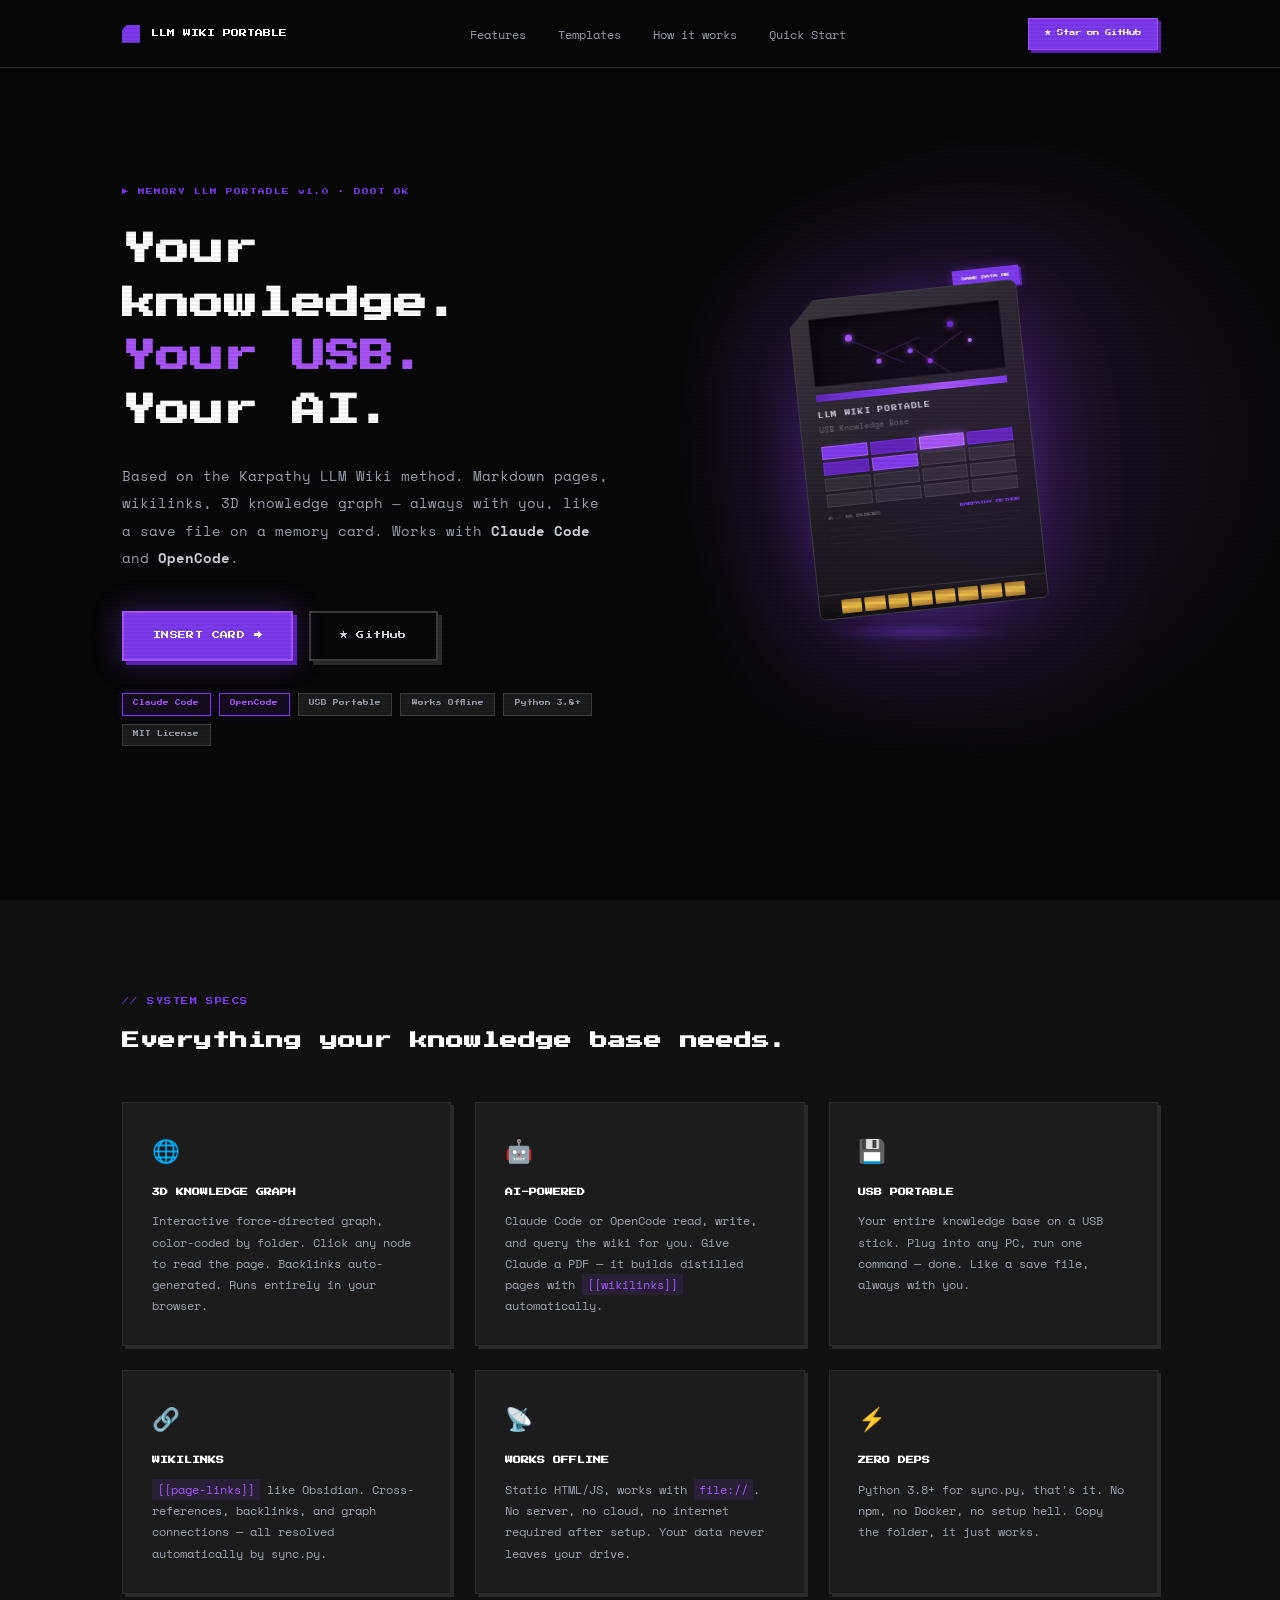
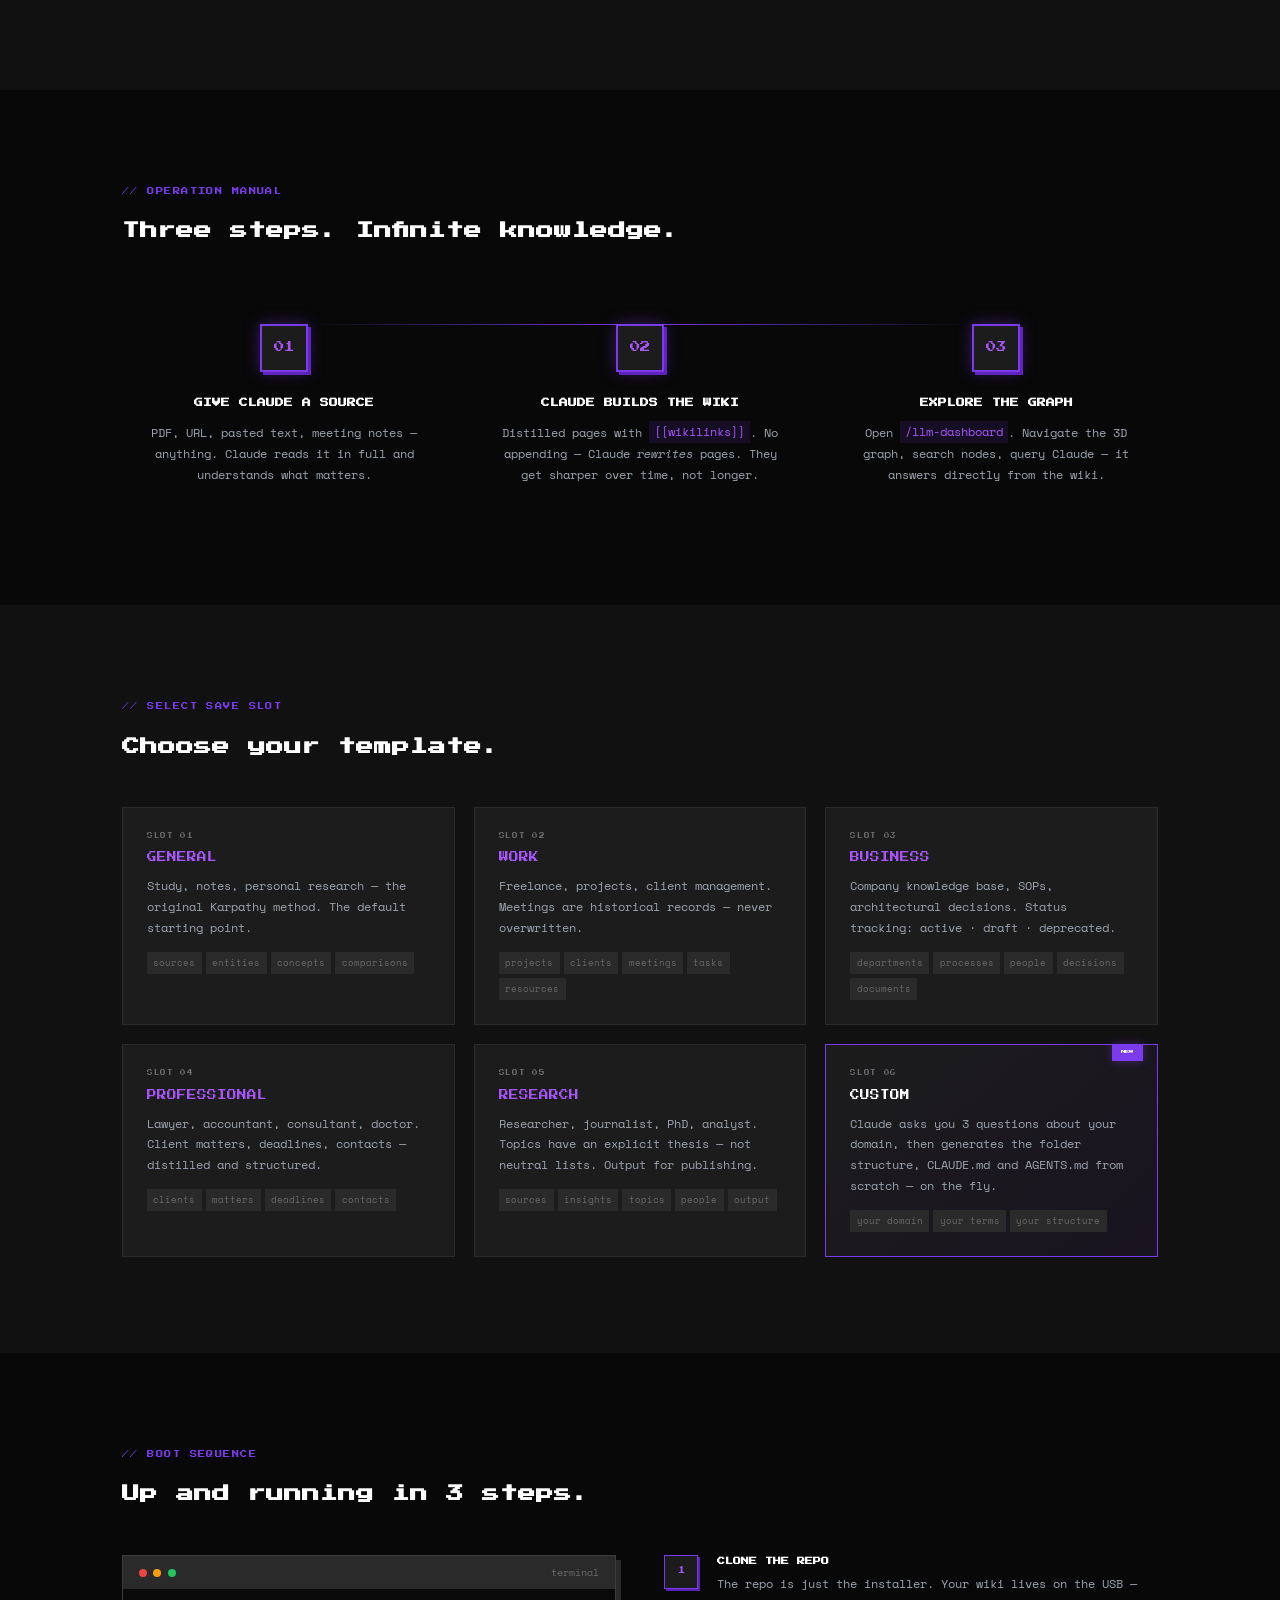
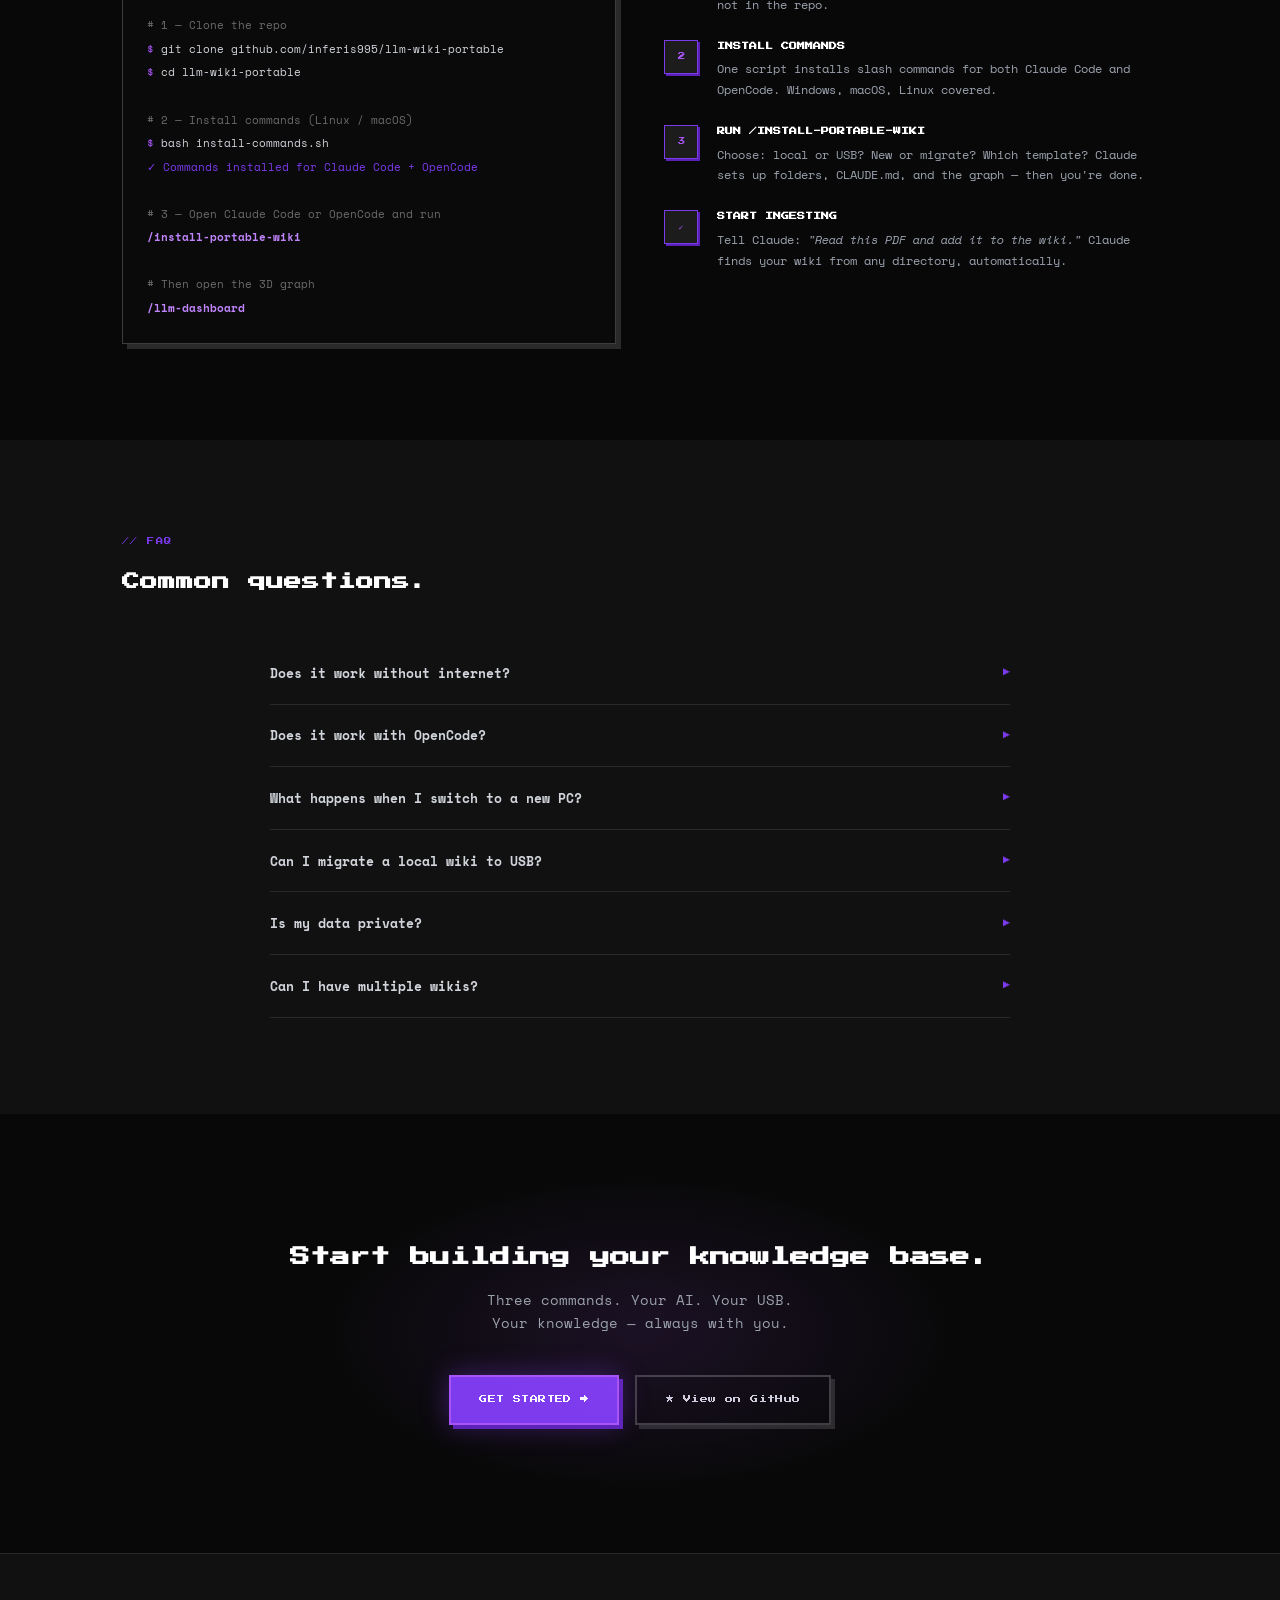
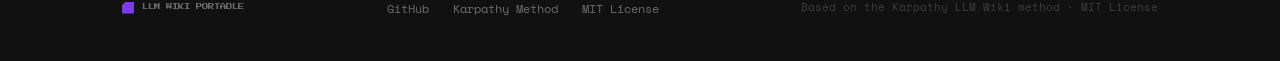
==== landing/index.html @ 79bc95ed "feat: add PS1 memory card landing page + Vercel config Self-contained landing/index.html with: - PS1" ====
<!DOCTYPE html>
<html lang="en">
<head>
  <meta charset="UTF-8" />
  <meta name="viewport" content="width=device-width, initial-scale=1.0" />
  <meta name="description" content="LLM Wiki Portable — Your AI-powered knowledge base on a USB stick. Based on the Karpathy method. Works with Claude Code and OpenCode." />
  <title>LLM Wiki Portable — Memory Card for Your Knowledge</title>
  <link rel="preconnect" href="https://fonts.googleapis.com" />
  <link rel="preconnect" href="https://fonts.gstatic.com" crossorigin />
  <link href="https://fonts.googleapis.com/css2?family=Press+Start+2P&family=Space+Mono:ital,wght@0,400;0,700;1,400&display=swap" rel="stylesheet" />
  <style>
    /* ── Reset & Variables ──────────────────────────────────── */
    *, *::before, *::after { box-sizing: border-box; margin: 0; padding: 0; }

    :root {
      --v:        #7c3aed;
      --v-light:  #a855f7;
      --v-dark:   #5b21b6;
      --v-glow:   rgba(124, 58, 237, 0.4);
      --v-glow2:  rgba(168, 85, 247, 0.12);
      --g-950:    #080808;
      --g-900:    #111111;
      --g-800:    #1c1c1c;
      --g-700:    #2a2a2a;
      --g-600:    #3d3d3d;
      --g-500:    #6b6b6b;
      --g-400:    #9ca3af;
      --g-300:    #d1d5db;
      --white:    #ffffff;
      --px:       'Press Start 2P', monospace;
      --mono:     'Space Mono', monospace;
    }

    html { scroll-behavior: smooth; }

    body {
      font-family: var(--mono);
      background: var(--g-950);
      color: var(--g-300);
      line-height: 1.7;
      overflow-x: hidden;
    }

    /* ── Scanlines overlay ─────────────────────────────────── */
    body::before {
      content: '';
      position: fixed;
      inset: 0;
      background: repeating-linear-gradient(
        0deg,
        transparent,
        transparent 2px,
        rgba(0,0,0,0.06) 2px,
        rgba(0,0,0,0.06) 4px
      );
      pointer-events: none;
      z-index: 9999;
    }

    /* ── Typography ────────────────────────────────────────── */
    h1, h2, h3 { font-family: var(--px); line-height: 1.5; }
    h1 { font-size: clamp(1.1rem, 3vw, 2rem); color: var(--white); }
    h2 { font-size: clamp(0.75rem, 1.8vw, 1.1rem); color: var(--white); }
    h3 { font-size: 0.55rem; color: var(--v-light); }
    p  { font-size: 0.88rem; color: var(--g-400); }
    a  { color: var(--v-light); text-decoration: none; }

    code {
      font-family: var(--mono);
      color: var(--v-light);
      background: rgba(124,58,237,0.12);
      padding: 0.1em 0.4em;
    }

    /* ── Layout ────────────────────────────────────────────── */
    .container { max-width: 1100px; margin: 0 auto; padding: 0 2rem; }
    .section    { padding: 6rem 0; }

    .section-label {
      display: block;
      font-family: var(--px);
      font-size: 0.45rem;
      color: var(--v);
      letter-spacing: 0.2em;
      margin-bottom: 1.2rem;
    }

    /* ── Buttons ───────────────────────────────────────────── */
    .btn {
      display: inline-block;
      font-family: var(--px);
      font-size: 0.5rem;
      padding: 1rem 1.8rem;
      cursor: pointer;
      letter-spacing: 0.05em;
      transition: transform 0.1s, box-shadow 0.1s, background 0.1s;
    }
    .btn-primary {
      background: var(--v);
      color: var(--white);
      border: 2px solid var(--v-light);
      box-shadow: 4px 4px 0 var(--v-dark), 0 0 28px var(--v-glow);
    }
    .btn-primary:hover {
      background: var(--v-light);
      transform: translate(-2px,-2px);
      box-shadow: 6px 6px 0 var(--v-dark), 0 0 40px var(--v-glow);
    }
    .btn-secondary {
      background: transparent;
      color: var(--g-300);
      border: 2px solid var(--g-600);
      box-shadow: 4px 4px 0 var(--g-700);
    }
    .btn-secondary:hover {
      border-color: var(--v-light);
      color: var(--v-light);
      box-shadow: 4px 4px 0 var(--v-dark);
      transform: translate(-2px,-2px);
    }
    .btn-group {
      display: flex;
      gap: 1rem;
      flex-wrap: wrap;
      align-items: center;
    }

    /* ── Navbar ────────────────────────────────────────────── */
    nav {
      position: fixed;
      top: 0; left: 0; right: 0;
      z-index: 200;
      background: rgba(8,8,8,0.92);
      backdrop-filter: blur(16px);
      border-bottom: 1px solid var(--g-700);
      transition: border-color 0.3s;
    }
    .nav-inner {
      display: flex;
      align-items: center;
      justify-content: space-between;
      padding: 1.1rem 2rem;
      max-width: 1100px;
      margin: 0 auto;
    }
    .nav-logo {
      font-family: var(--px);
      font-size: 0.5rem;
      color: var(--white);
      display: flex;
      align-items: center;
      gap: 0.7rem;
    }
    .nav-logo-chip {
      width: 18px;
      height: 18px;
      background: var(--v);
      clip-path: polygon(28% 0%, 100% 0%, 100% 100%, 0% 100%, 0% 28%);
      box-shadow: 0 0 10px var(--v-glow);
    }
    .nav-links {
      display: flex;
      gap: 2rem;
      list-style: none;
    }
    .nav-links a {
      font-size: 0.75rem;
      color: var(--g-400);
      transition: color 0.2s;
    }
    .nav-links a:hover { color: var(--v-light); }
    .nav-cta {
      font-family: var(--px);
      font-size: 0.4rem;
      padding: 0.6rem 1rem;
      background: var(--v);
      color: var(--white);
      border: 1px solid var(--v-light);
      box-shadow: 3px 3px 0 var(--v-dark);
      transition: all 0.1s;
    }
    .nav-cta:hover {
      background: var(--v-light);
      transform: translate(-1px,-1px);
    }

    /* ── Hero ──────────────────────────────────────────────── */
    #hero {
      min-height: 100vh;
      display: flex;
      align-items: center;
      padding: 8rem 0 6rem;
      position: relative;
      overflow: hidden;
    }
    #hero::after {
      content: '';
      position: absolute;
      top: 10%;
      right: -5%;
      width: 700px;
      height: 700px;
      background: radial-gradient(circle, var(--v-glow2) 0%, transparent 65%);
      pointer-events: none;
    }
    .hero-grid {
      display: grid;
      grid-template-columns: 1fr 480px;
      gap: 4rem;
      align-items: center;
    }
    .hero-boot {
      font-family: var(--px);
      font-size: 0.42rem;
      color: var(--v);
      letter-spacing: 0.15em;
      margin-bottom: 1.6rem;
      display: flex;
      align-items: center;
      gap: 0.5rem;
    }
    .hero-boot-cursor { animation: blink 1s step-end infinite; }
    @keyframes blink { 50% { opacity: 0; } }

    #hero h1 {
      font-size: clamp(1.3rem, 3.2vw, 2.1rem);
      line-height: 1.6;
      margin-bottom: 1.5rem;
    }
    #hero h1 .hl { color: var(--v-light); }

    #hero p {
      font-size: 0.9rem;
      line-height: 1.9;
      margin-bottom: 2.5rem;
      max-width: 500px;
    }

    .hero-badges {
      display: flex;
      flex-wrap: wrap;
      gap: 0.5rem;
      margin-top: 2rem;
    }
    .badge {
      font-family: var(--px);
      font-size: 0.35rem;
      padding: 0.35rem 0.65rem;
      border: 1px solid var(--g-600);
      color: var(--g-400);
      background: var(--g-800);
    }
    .badge-v {
      border-color: var(--v);
      color: var(--v-light);
      background: rgba(124,58,237,0.1);
      box-shadow: 0 0 8px rgba(124,58,237,0.2);
    }

    /* ── Memory Card ───────────────────────────────────────── */
    .hero-visual {
      display: flex;
      justify-content: center;
      align-items: center;
      position: relative;
    }
    .card-scene {
      position: relative;
    }
    .card-glow-ring {
      position: absolute;
      inset: -40px;
      background: radial-gradient(ellipse, var(--v-glow) 0%, transparent 65%);
      pointer-events: none;
    }
    .card-wrap {
      position: relative;
      transform: rotate(-6deg);
      transition: transform 0.4s ease;
      filter: drop-shadow(0 20px 60px rgba(124,58,237,0.4));
    }
    .card-wrap:hover { transform: rotate(-2deg) translateY(-6px); }

    .memory-card {
      width: 230px;
      height: 320px;
      background: linear-gradient(160deg, #2e2e2e 0%, #181818 60%, #111 100%);
      border-radius: 8px 8px 6px 6px;
      clip-path: polygon(26px 0%, 100% 0%, 100% 100%, 0% 100%, 0% 26px);
      border: 1px solid #3a3a3a;
      position: relative;
      overflow: hidden;
    }
    .memory-card::before {
      content: '';
      position: absolute;
      inset: 0;
      background: linear-gradient(135deg, rgba(255,255,255,0.04) 0%, transparent 45%);
      pointer-events: none;
    }

    /* window */
    .card-win {
      margin: 18px 18px 0;
      height: 68px;
      background: #060606;
      border: 1px solid #111;
      box-shadow: inset 0 3px 8px rgba(0,0,0,0.9);
      overflow: hidden;
      position: relative;
    }
    .win-nodes { width: 100%; height: 100%; position: relative; }
    .n {
      position: absolute;
      border-radius: 50%;
      background: var(--v-light);
      box-shadow: 0 0 6px var(--v-light);
      animation: nfloat 3s ease-in-out infinite;
    }
    .n1 { width:7px;height:7px;left:18%;top:28%; animation-delay:0s; }
    .n2 { width:5px;height:5px;left:50%;top:58%; animation-delay:.6s; background:#8b5cf6; }
    .n3 { width:6px;height:6px;left:72%;top:22%; animation-delay:1.2s; background:#6d28d9; }
    .n4 { width:5px;height:5px;left:33%;top:68%; animation-delay:1.8s; }
    .n5 { width:4px;height:4px;left:82%;top:52%; animation-delay:2.4s; background:#c084fc; }
    .n6 { width:5px;height:5px;left:60%;top:75%; animation-delay:.9s; background:#9333ea; }
    @keyframes nfloat {
      0%,100% { transform: translateY(0) scale(1); }
      50%      { transform: translateY(-4px) scale(1.1); }
    }
    .edge {
      position: absolute;
      height: 1px;
      background: rgba(168,85,247,0.25);
      transform-origin: left center;
    }

    /* stripe */
    .card-stripe {
      height: 7px;
      background: linear-gradient(90deg, var(--v-dark), var(--v), var(--v-light), var(--v));
      margin: 8px 18px 0;
    }

    /* body */
    .card-body {
      padding: 10px 18px 0;
    }
    .card-brand {
      font-family: var(--px);
      font-size: 0.36rem;
      color: var(--g-300);
      letter-spacing: 0.12em;
      margin-bottom: 2px;
    }
    .card-model {
      font-family: var(--mono);
      font-size: 0.5rem;
      color: var(--g-500);
      margin-bottom: 10px;
    }

    /* blocks grid */
    .blocks {
      display: grid;
      grid-template-columns: repeat(4, 1fr);
      gap: 3px;
      margin-bottom: 8px;
    }
    .bl {
      height: 13px;
      border: 1px solid var(--g-600);
      background: var(--g-700);
    }
    .bl-used { background: var(--v-dark); border-color: #6d28d9; }
    .bl-lit  { background: var(--v); border-color: var(--v-light); box-shadow: 0 0 4px var(--v-glow); }
    .bl-act  {
      background: var(--v-light);
      border-color: #c084fc;
      box-shadow: 0 0 8px rgba(168,85,247,0.7);
      animation: bpulse 2s ease-in-out infinite;
    }
    @keyframes bpulse { 0%,100%{opacity:1} 50%{opacity:0.55} }

    .card-meta {
      display: flex;
      justify-content: space-between;
      font-family: var(--px);
      font-size: 0.28rem;
      color: var(--g-500);
      margin-bottom: 6px;
    }
    .card-meta span:last-child { color: var(--v); }

    /* horizontal grooves */
    .card-groove {
      height: 1px;
      background: rgba(255,255,255,0.04);
      margin: 6px 0;
    }
    .card-groove + .card-groove { margin-top: 4px; }

    /* connector */
    .card-conn {
      position: absolute;
      bottom: 0;
      left: 0; right: 0;
      height: 24px;
      background: linear-gradient(180deg, #161616, #0d0d0d);
      border-top: 1px solid #303030;
      display: flex;
      align-items: center;
      justify-content: center;
      gap: 3px;
      padding: 0 22px;
    }
    .pin {
      flex: 1;
      height: 14px;
      background: linear-gradient(180deg, #a07820, #f5c842, #a07820);
      border-radius: 1px;
    }

    /* floating tag */
    .card-tag {
      position: absolute;
      top: -14px;
      right: -4px;
      font-family: var(--px);
      font-size: 0.28rem;
      padding: 0.35rem 0.6rem;
      background: var(--v);
      color: var(--white);
      box-shadow: 2px 2px 0 var(--v-dark), 0 0 12px var(--v-glow);
    }

    /* USB shadow beneath card */
    .card-shadow {
      width: 180px;
      height: 20px;
      background: radial-gradient(ellipse, rgba(124,58,237,0.3) 0%, transparent 70%);
      margin: 12px auto 0;
    }

    /* ── Features ──────────────────────────────────────────── */
    #features { background: var(--g-900); }
    .features-grid {
      display: grid;
      grid-template-columns: repeat(3, 1fr);
      gap: 1.5rem;
      margin-top: 3rem;
    }
    .feat-card {
      padding: 1.8rem;
      background: var(--g-800);
      border: 1px solid var(--g-700);
      box-shadow: 3px 3px 0 var(--g-700);
      position: relative;
      overflow: hidden;
      transition: all 0.2s;
    }
    .feat-card::after {
      content: '';
      position: absolute;
      top: 0; left: 0; right: 0;
      height: 2px;
      background: linear-gradient(90deg, var(--v-dark), var(--v-light));
      opacity: 0;
      transition: opacity 0.2s;
    }
    .feat-card:hover {
      border-color: var(--v);
      box-shadow: 4px 4px 0 var(--v-dark), 0 0 24px var(--v-glow2);
      transform: translate(-2px,-2px);
    }
    .feat-card:hover::after { opacity: 1; }
    .feat-icon { font-size: 1.4rem; display: block; margin-bottom: 1rem; }
    .feat-card h3 { font-size: 0.5rem; margin-bottom: 0.8rem; color: var(--white); }
    .feat-card p  { font-size: 0.78rem; }

    /* ── How it works ──────────────────────────────────────── */
    #howitworks { background: var(--g-950); }
    .steps {
      display: grid;
      grid-template-columns: repeat(3, 1fr);
      gap: 2rem;
      margin-top: 3.5rem;
      position: relative;
    }
    .steps::before {
      content: '';
      position: absolute;
      top: 24px;
      left: 18%;
      right: 18%;
      height: 1px;
      background: linear-gradient(90deg, transparent, var(--v), transparent);
    }
    .step { text-align: center; padding: 1.5rem; }
    .step-num {
      width: 48px;
      height: 48px;
      margin: 0 auto 1.5rem;
      background: var(--g-800);
      border: 2px solid var(--v);
      box-shadow: 0 0 16px var(--v-glow), 3px 3px 0 var(--v-dark);
      display: flex;
      align-items: center;
      justify-content: center;
      font-family: var(--px);
      font-size: 0.65rem;
      color: var(--v-light);
    }
    .step h3 { font-size: 0.55rem; color: var(--white); margin-bottom: 0.8rem; }
    .step p  { font-size: 0.78rem; }

    /* ── Templates ─────────────────────────────────────────── */
    #templates { background: var(--g-900); }
    .tmpl-grid {
      display: grid;
      grid-template-columns: repeat(3, 1fr);
      gap: 1.2rem;
      margin-top: 3rem;
    }
    .tmpl-slot {
      background: var(--g-800);
      border: 1px solid var(--g-700);
      padding: 1.5rem;
      position: relative;
      transition: all 0.2s;
    }
    .tmpl-slot:hover {
      border-color: var(--v);
      box-shadow: 4px 4px 0 var(--v-dark), 0 0 20px var(--v-glow2);
      transform: translate(-2px,-2px);
    }
    .tmpl-slotlabel {
      font-family: var(--px);
      font-size: 0.35rem;
      color: var(--g-500);
      letter-spacing: 0.12em;
      margin-bottom: 0.5rem;
    }
    .tmpl-name {
      font-family: var(--px);
      font-size: 0.6rem;
      color: var(--v-light);
      margin-bottom: 0.6rem;
    }
    .tmpl-desc { font-size: 0.76rem; color: var(--g-400); margin-bottom: 0.9rem; }
    .tmpl-folders { display: flex; flex-wrap: wrap; gap: 0.25rem; }
    .tmpl-folders span {
      font-family: var(--mono);
      font-size: 0.58rem;
      color: var(--g-500);
      background: var(--g-700);
      padding: 0.2rem 0.4rem;
    }
    .tmpl-slot.custom-slot {
      border-color: var(--v);
      background: linear-gradient(140deg, var(--g-800), rgba(124,58,237,0.07));
    }
    .tmpl-slot.custom-slot .tmpl-name { color: var(--white); }
    .custom-new {
      position: absolute;
      top: -1px;
      right: 14px;
      font-family: var(--px);
      font-size: 0.28rem;
      background: var(--v);
      color: var(--white);
      padding: 0.3rem 0.6rem;
      box-shadow: 0 0 10px var(--v-glow);
    }

    /* ── Quick Start ───────────────────────────────────────── */
    #quickstart { background: var(--g-950); }
    .qs-grid {
      display: grid;
      grid-template-columns: 1fr 1fr;
      gap: 3rem;
      margin-top: 3rem;
      align-items: start;
    }
    .terminal {
      background: #0a0a0a;
      border: 1px solid var(--g-600);
      box-shadow: 5px 5px 0 var(--g-700);
    }
    .term-bar {
      background: var(--g-700);
      padding: 0.55rem 1rem;
      display: flex;
      align-items: center;
      gap: 0.4rem;
    }
    .dot { width: 8px; height: 8px; border-radius: 50%; }
    .d-r { background: #ef4444; } .d-y { background: #f59e0b; } .d-g { background: #22c55e; }
    .term-title {
      font-family: var(--mono);
      font-size: 0.6rem;
      color: var(--g-500);
      margin-left: auto;
    }
    .term-body { padding: 1.5rem; }
    .term-body pre {
      font-family: var(--mono);
      font-size: 0.7rem;
      line-height: 2.1;
      white-space: pre;
    }
    .c-comment { color: var(--g-500); }
    .c-prompt   { color: var(--v-light); }
    .c-cmd      { color: var(--g-300); }
    .c-out      { color: var(--v); }
    .c-slash    { color: #c084fc; font-weight: bold; }

    .qs-steps { display: flex; flex-direction: column; gap: 1.6rem; }
    .qs-step  { display: flex; gap: 1.2rem; align-items: flex-start; }
    .qs-num {
      width: 34px; height: 34px;
      flex-shrink: 0;
      background: var(--g-800);
      border: 1px solid var(--v);
      box-shadow: 2px 2px 0 var(--v-dark);
      display: flex;
      align-items: center;
      justify-content: center;
      font-family: var(--px);
      font-size: 0.45rem;
      color: var(--v-light);
    }
    .qs-content h3 { font-size: 0.5rem; color: var(--white); margin-bottom: 0.4rem; }
    .qs-content p  { font-size: 0.76rem; }

    /* ── FAQ ───────────────────────────────────────────────── */
    #faq { background: var(--g-900); }
    .faq-list {
      max-width: 740px;
      margin: 3rem auto 0;
    }
    .faq-item { border-bottom: 1px solid var(--g-700); }
    .faq-btn {
      width: 100%;
      background: none;
      border: none;
      cursor: pointer;
      color: var(--g-300);
      font-family: var(--mono);
      font-size: 0.84rem;
      font-weight: 700;
      text-align: left;
      padding: 1.3rem 0;
      display: flex;
      justify-content: space-between;
      align-items: center;
      gap: 1rem;
      transition: color 0.2s;
    }
    .faq-btn:hover { color: var(--v-light); }
    .faq-icon {
      font-family: var(--px);
      font-size: 0.45rem;
      color: var(--v);
      flex-shrink: 0;
      transition: transform 0.25s;
    }
    .faq-item.open .faq-icon { transform: rotate(90deg); }
    .faq-ans {
      overflow: hidden;
      max-height: 0;
      transition: max-height 0.3s ease;
    }
    .faq-ans.open { max-height: 160px; }
    .faq-ans p {
      font-size: 0.8rem;
      line-height: 1.85;
      padding-bottom: 1.3rem;
    }

    /* ── Final CTA ─────────────────────────────────────────── */
    #cta {
      background: var(--g-950);
      padding: 8rem 0;
      text-align: center;
      position: relative;
      overflow: hidden;
    }
    #cta::before {
      content: '';
      position: absolute;
      top: 50%; left: 50%;
      transform: translate(-50%,-50%);
      width: 700px;
      height: 350px;
      background: radial-gradient(ellipse, var(--v-glow2) 0%, transparent 65%);
    }
    #cta h2 {
      font-size: clamp(0.85rem, 2vw, 1.25rem);
      margin-bottom: 1rem;
      position: relative;
    }
    #cta p    { margin-bottom: 2.5rem; position: relative; }
    #cta .btn-group { justify-content: center; }

    /* ── Footer ────────────────────────────────────────────── */
    footer {
      background: var(--g-900);
      border-top: 1px solid var(--g-700);
      padding: 2.5rem 0;
    }
    .foot-inner {
      display: flex;
      align-items: center;
      justify-content: space-between;
      flex-wrap: wrap;
      gap: 1rem;
    }
    .foot-logo {
      font-family: var(--px);
      font-size: 0.4rem;
      color: var(--g-500);
      display: flex;
      align-items: center;
      gap: 0.5rem;
    }
    .foot-logo-chip {
      width: 12px; height: 12px;
      background: var(--v);
      clip-path: polygon(30% 0%,100% 0%,100% 100%,0% 100%,0% 30%);
    }
    .foot-links {
      display: flex;
      gap: 1.5rem;
      list-style: none;
    }
    .foot-links a {
      font-size: 0.72rem;
      color: var(--g-500);
      transition: color 0.2s;
    }
    .foot-links a:hover { color: var(--v-light); }
    .foot-copy { font-size: 0.68rem; color: var(--g-600); }

    /* ── Scroll animations ─────────────────────────────────── */
    .reveal {
      opacity: 0;
      transform: translateY(22px);
      transition: opacity 0.55s ease, transform 0.55s ease;
    }
    .reveal.visible {
      opacity: 1;
      transform: translateY(0);
    }

    /* ── Responsive ────────────────────────────────────────── */
    @media (max-width: 900px) {
      .hero-grid { grid-template-columns: 1fr; }
      .hero-visual { display: none; }
      .features-grid { grid-template-columns: 1fr 1fr; }
      .steps { grid-template-columns: 1fr; }
      .steps::before { display: none; }
      .tmpl-grid { grid-template-columns: 1fr 1fr; }
      .qs-grid { grid-template-columns: 1fr; }
      .nav-links { display: none; }
    }
    @media (max-width: 560px) {
      .features-grid { grid-template-columns: 1fr; }
      .tmpl-grid { grid-template-columns: 1fr; }
      .foot-inner { flex-direction: column; text-align: center; }
    }
  </style>
</head>
<body>

<!-- ── NAVBAR ──────────────────────────────────────────────── -->
<nav id="nav">
  <div class="nav-inner">
    <a href="#" class="nav-logo">
      <div class="nav-logo-chip"></div>
      LLM WIKI PORTABLE
    </a>
    <ul class="nav-links">
      <li><a href="#features">Features</a></li>
      <li><a href="#templates">Templates</a></li>
      <li><a href="#howitworks">How it works</a></li>
      <li><a href="#quickstart">Quick Start</a></li>
    </ul>
    <a href="https://github.com/inferis995/llm-wiki-portable" class="nav-cta">★ Star on GitHub</a>
  </div>
</nav>

<!-- ── HERO ────────────────────────────────────────────────── -->
<section id="hero">
  <div class="container">
    <div class="hero-grid">

      <div class="hero-content">
        <div class="hero-boot">
          <span class="hero-boot-cursor">▶</span>
          MEMORY LLM PORTABLE v1.0 · BOOT OK
        </div>
        <h1>Your knowledge.<br><span class="hl">Your USB.</span><br>Your AI.</h1>
        <p>
          Based on the Karpathy LLM Wiki method. Markdown pages, wikilinks, 3D knowledge graph —
          always with you, like a save file on a memory card.
          Works with <strong style="color:var(--g-300)">Claude Code</strong> and <strong style="color:var(--g-300)">OpenCode</strong>.
        </p>
        <div class="btn-group">
          <a href="#quickstart" class="btn btn-primary">INSERT CARD →</a>
          <a href="https://github.com/inferis995/llm-wiki-portable" class="btn btn-secondary">★ GitHub</a>
        </div>
        <div class="hero-badges">
          <span class="badge badge-v">Claude Code</span>
          <span class="badge badge-v">OpenCode</span>
          <span class="badge">USB Portable</span>
          <span class="badge">Works Offline</span>
          <span class="badge">Python 3.8+</span>
          <span class="badge">MIT License</span>
        </div>
      </div>

      <div class="hero-visual">
        <div class="card-scene">
          <div class="card-glow-ring"></div>
          <div class="card-wrap">
            <div class="card-tag">SAVE DATA OK</div>
            <div class="memory-card">

              <!-- LCD window with graph nodes -->
              <div class="card-win">
                <div class="win-nodes">
                  <div class="n n1"></div>
                  <div class="n n2"></div>
                  <div class="n n3"></div>
                  <div class="n n4"></div>
                  <div class="n n5"></div>
                  <div class="n n6"></div>
                  <div class="edge" style="width:64px;left:18%;top:32%;transform:rotate(28deg)"></div>
                  <div class="edge" style="width:48px;left:33%;top:64%;transform:rotate(-18deg)"></div>
                  <div class="edge" style="width:52px;left:50%;top:52%;transform:rotate(38deg)"></div>
                  <div class="edge" style="width:38px;left:62%;top:68%;transform:rotate(-30deg)"></div>
                </div>
              </div>

              <!-- Color stripe -->
              <div class="card-stripe"></div>

              <!-- Body -->
              <div class="card-body">
                <div class="card-brand">LLM WIKI PORTABLE</div>
                <div class="card-model">USB Knowledge Base</div>

                <!-- Memory blocks -->
                <div class="blocks">
                  <div class="bl bl-lit"></div>
                  <div class="bl bl-used"></div>
                  <div class="bl bl-act"></div>
                  <div class="bl bl-used"></div>

                  <div class="bl bl-used"></div>
                  <div class="bl bl-lit"></div>
                  <div class="bl"></div>
                  <div class="bl"></div>

                  <div class="bl"></div>
                  <div class="bl"></div>
                  <div class="bl"></div>
                  <div class="bl"></div>

                  <div class="bl"></div>
                  <div class="bl"></div>
                  <div class="bl"></div>
                  <div class="bl"></div>
                </div>

                <div class="card-meta">
                  <span>6 / 16 BLOCKS</span>
                  <span>KARPATHY METHOD</span>
                </div>
                <div class="card-groove"></div>
                <div class="card-groove"></div>
                <div class="card-groove"></div>
              </div>

              <!-- Gold connector pins -->
              <div class="card-conn">
                <div class="pin"></div><div class="pin"></div>
                <div class="pin"></div><div class="pin"></div>
                <div class="pin"></div><div class="pin"></div>
                <div class="pin"></div><div class="pin"></div>
              </div>
            </div>
          </div>
          <div class="card-shadow"></div>
        </div>
      </div>

    </div>
  </div>
</section>

<!-- ── FEATURES ─────────────────────────────────────────────── -->
<section id="features" class="section">
  <div class="container">
    <span class="section-label">// SYSTEM SPECS</span>
    <h2>Everything your knowledge base needs.</h2>
    <div class="features-grid">

      <div class="feat-card reveal">
        <span class="feat-icon">🌐</span>
        <h3>3D KNOWLEDGE GRAPH</h3>
        <p>Interactive force-directed graph, color-coded by folder. Click any node to read the page. Backlinks auto-generated. Runs entirely in your browser.</p>
      </div>

      <div class="feat-card reveal">
        <span class="feat-icon">🤖</span>
        <h3>AI-POWERED</h3>
        <p>Claude Code or OpenCode read, write, and query the wiki for you. Give Claude a PDF — it builds distilled pages with <code>[[wikilinks]]</code> automatically.</p>
      </div>

      <div class="feat-card reveal">
        <span class="feat-icon">💾</span>
        <h3>USB PORTABLE</h3>
        <p>Your entire knowledge base on a USB stick. Plug into any PC, run one command — done. Like a save file, always with you.</p>
      </div>

      <div class="feat-card reveal">
        <span class="feat-icon">🔗</span>
        <h3>WIKILINKS</h3>
        <p><code>[[page-links]]</code> like Obsidian. Cross-references, backlinks, and graph connections — all resolved automatically by sync.py.</p>
      </div>

      <div class="feat-card reveal">
        <span class="feat-icon">📡</span>
        <h3>WORKS OFFLINE</h3>
        <p>Static HTML/JS, works with <code>file://</code>. No server, no cloud, no internet required after setup. Your data never leaves your drive.</p>
      </div>

      <div class="feat-card reveal">
        <span class="feat-icon">⚡</span>
        <h3>ZERO DEPS</h3>
        <p>Python 3.8+ for sync.py, that's it. No npm, no Docker, no setup hell. Copy the folder, it just works.</p>
      </div>

    </div>
  </div>
</section>

<!-- ── HOW IT WORKS ──────────────────────────────────────────── -->
<section id="howitworks" class="section">
  <div class="container">
    <span class="section-label">// OPERATION MANUAL</span>
    <h2>Three steps. Infinite knowledge.</h2>
    <div class="steps">

      <div class="step reveal">
        <div class="step-num">01</div>
        <h3>GIVE CLAUDE A SOURCE</h3>
        <p>PDF, URL, pasted text, meeting notes — anything. Claude reads it in full and understands what matters.</p>
      </div>

      <div class="step reveal">
        <div class="step-num">02</div>
        <h3>CLAUDE BUILDS THE WIKI</h3>
        <p>Distilled pages with <code>[[wikilinks]]</code>. No appending — Claude <em>rewrites</em> pages. They get sharper over time, not longer.</p>
      </div>

      <div class="step reveal">
        <div class="step-num">03</div>
        <h3>EXPLORE THE GRAPH</h3>
        <p>Open <code>/llm-dashboard</code>. Navigate the 3D graph, search nodes, query Claude — it answers directly from the wiki.</p>
      </div>

    </div>
  </div>
</section>

<!-- ── TEMPLATES ─────────────────────────────────────────────── -->
<section id="templates" class="section">
  <div class="container">
    <span class="section-label">// SELECT SAVE SLOT</span>
    <h2>Choose your template.</h2>
    <div class="tmpl-grid">

      <div class="tmpl-slot reveal">
        <div class="tmpl-slotlabel">SLOT 01</div>
        <div class="tmpl-name">GENERAL</div>
        <div class="tmpl-desc">Study, notes, personal research — the original Karpathy method. The default starting point.</div>
        <div class="tmpl-folders">
          <span>sources</span><span>entities</span><span>concepts</span><span>comparisons</span>
        </div>
      </div>

      <div class="tmpl-slot reveal">
        <div class="tmpl-slotlabel">SLOT 02</div>
        <div class="tmpl-name">WORK</div>
        <div class="tmpl-desc">Freelance, projects, client management. Meetings are historical records — never overwritten.</div>
        <div class="tmpl-folders">
          <span>projects</span><span>clients</span><span>meetings</span><span>tasks</span><span>resources</span>
        </div>
      </div>

      <div class="tmpl-slot reveal">
        <div class="tmpl-slotlabel">SLOT 03</div>
        <div class="tmpl-name">BUSINESS</div>
        <div class="tmpl-desc">Company knowledge base, SOPs, architectural decisions. Status tracking: active · draft · deprecated.</div>
        <div class="tmpl-folders">
          <span>departments</span><span>processes</span><span>people</span><span>decisions</span><span>documents</span>
        </div>
      </div>

      <div class="tmpl-slot reveal">
        <div class="tmpl-slotlabel">SLOT 04</div>
        <div class="tmpl-name">PROFESSIONAL</div>
        <div class="tmpl-desc">Lawyer, accountant, consultant, doctor. Client matters, deadlines, contacts — distilled and structured.</div>
        <div class="tmpl-folders">
          <span>clients</span><span>matters</span><span>deadlines</span><span>contacts</span>
        </div>
      </div>

      <div class="tmpl-slot reveal">
        <div class="tmpl-slotlabel">SLOT 05</div>
        <div class="tmpl-name">RESEARCH</div>
        <div class="tmpl-desc">Researcher, journalist, PhD, analyst. Topics have an explicit thesis — not neutral lists. Output for publishing.</div>
        <div class="tmpl-folders">
          <span>sources</span><span>insights</span><span>topics</span><span>people</span><span>output</span>
        </div>
      </div>

      <div class="tmpl-slot custom-slot reveal">
        <div class="custom-new">NEW</div>
        <div class="tmpl-slotlabel">SLOT 06</div>
        <div class="tmpl-name">CUSTOM</div>
        <div class="tmpl-desc">Claude asks you 3 questions about your domain, then generates the folder structure, CLAUDE.md and AGENTS.md from scratch — on the fly.</div>
        <div class="tmpl-folders">
          <span>your domain</span><span>your terms</span><span>your structure</span>
        </div>
      </div>

    </div>
  </div>
</section>

<!-- ── QUICK START ───────────────────────────────────────────── -->
<section id="quickstart" class="section">
  <div class="container">
    <span class="section-label">// BOOT SEQUENCE</span>
    <h2>Up and running in 3 steps.</h2>
    <div class="qs-grid">

      <div class="terminal reveal">
        <div class="term-bar">
          <div class="dot d-r"></div>
          <div class="dot d-y"></div>
          <div class="dot d-g"></div>
          <span class="term-title">terminal</span>
        </div>
        <div class="term-body">
          <pre><span class="c-comment"># 1 — Clone the repo</span>
<span class="c-prompt">$</span> <span class="c-cmd">git clone github.com/inferis995/llm-wiki-portable</span>
<span class="c-prompt">$</span> <span class="c-cmd">cd llm-wiki-portable</span>

<span class="c-comment"># 2 — Install commands (Linux / macOS)</span>
<span class="c-prompt">$</span> <span class="c-cmd">bash install-commands.sh</span>
<span class="c-out">✓ Commands installed for Claude Code + OpenCode</span>

<span class="c-comment"># 3 — Open Claude Code or OpenCode and run</span>
<span class="c-slash">/install-portable-wiki</span>

<span class="c-comment"># Then open the 3D graph</span>
<span class="c-slash">/llm-dashboard</span></pre>
        </div>
      </div>

      <div class="qs-steps">
        <div class="qs-step reveal">
          <div class="qs-num">1</div>
          <div class="qs-content">
            <h3>CLONE THE REPO</h3>
            <p>The repo is just the installer. Your wiki lives on the USB — not in the repo.</p>
          </div>
        </div>
        <div class="qs-step reveal">
          <div class="qs-num">2</div>
          <div class="qs-content">
            <h3>INSTALL COMMANDS</h3>
            <p>One script installs slash commands for both Claude Code and OpenCode. Windows, macOS, Linux covered.</p>
          </div>
        </div>
        <div class="qs-step reveal">
          <div class="qs-num">3</div>
          <div class="qs-content">
            <h3>RUN /INSTALL-PORTABLE-WIKI</h3>
            <p>Choose: local or USB? New or migrate? Which template? Claude sets up folders, CLAUDE.md, and the graph — then you're done.</p>
          </div>
        </div>
        <div class="qs-step reveal">
          <div class="qs-num">✓</div>
          <div class="qs-content">
            <h3>START INGESTING</h3>
            <p>Tell Claude: <em>"Read this PDF and add it to the wiki."</em> Claude finds your wiki from any directory, automatically.</p>
          </div>
        </div>
      </div>

    </div>
  </div>
</section>

<!-- ── FAQ ──────────────────────────────────────────────────── -->
<section id="faq" class="section">
  <div class="container">
    <span class="section-label">// FAQ</span>
    <h2>Common questions.</h2>
    <div class="faq-list">

      <div class="faq-item">
        <button class="faq-btn">
          Does it work without internet?
          <span class="faq-icon">▶</span>
        </button>
        <div class="faq-ans">
          <p>Yes. The web UI is static HTML/JS and works with <code>file://</code>. Claude reads your markdown files directly — no server, no vector database, no external API calls for the wiki itself.</p>
        </div>
      </div>

      <div class="faq-item">
        <button class="faq-btn">
          Does it work with OpenCode?
          <span class="faq-icon">▶</span>
        </button>
        <div class="faq-ans">
          <p>Yes. The install command configures both Claude Code (<code>~/.claude/CLAUDE.md</code>) and OpenCode (<code>~/.config/opencode/agents/wiki.md</code>) automatically. Use whichever you prefer.</p>
        </div>
      </div>

      <div class="faq-item">
        <button class="faq-btn">
          What happens when I switch to a new PC?
          <span class="faq-icon">▶</span>
        </button>
        <div class="faq-ans">
          <p>Plug in the USB, open Claude Code, run <code>/install-portable-wiki</code> and choose "Nuovo PC". Claude detects the existing wiki and only configures the local system. Your data stays on the USB, untouched.</p>
        </div>
      </div>

      <div class="faq-item">
        <button class="faq-btn">
          Can I migrate a local wiki to USB?
          <span class="faq-icon">▶</span>
        </button>
        <div class="faq-ans">
          <p>Yes. Choose "Da locale a USB" during install. Claude copies your <code>wiki/</code> and <code>raw/</code> folders to the USB, then regenerates <code>CLAUDE.md</code> with the new path automatically.</p>
        </div>
      </div>

      <div class="faq-item">
        <button class="faq-btn">
          Is my data private?
          <span class="faq-icon">▶</span>
        </button>
        <div class="faq-ans">
          <p>Your wiki files are local markdown on your machine or USB. The only external calls are Claude's normal AI API calls when you interact with it — nothing else is sent anywhere.</p>
        </div>
      </div>

      <div class="faq-item">
        <button class="faq-btn">
          Can I have multiple wikis?
          <span class="faq-icon">▶</span>
        </button>
        <div class="faq-ans">
          <p>Yes. Run <code>/install-portable-wiki</code> again pointing to a different path. Each wiki gets its own CLAUDE.md — switch between them by updating the global config.</p>
        </div>
      </div>

    </div>
  </div>
</section>

<!-- ── FINAL CTA ─────────────────────────────────────────────── -->
<section id="cta">
  <div class="container">
    <h2>Start building your knowledge base.</h2>
    <p>Three commands. Your AI. Your USB.<br>Your knowledge — always with you.</p>
    <div class="btn-group">
      <a href="#quickstart" class="btn btn-primary">GET STARTED →</a>
      <a href="https://github.com/inferis995/llm-wiki-portable" class="btn btn-secondary">★ View on GitHub</a>
    </div>
  </div>
</section>

<!-- ── FOOTER ────────────────────────────────────────────────── -->
<footer>
  <div class="container">
    <div class="foot-inner">
      <div class="foot-logo">
        <div class="foot-logo-chip"></div>
        LLM WIKI PORTABLE
      </div>
      <ul class="foot-links">
        <li><a href="https://github.com/inferis995/llm-wiki-portable">GitHub</a></li>
        <li><a href="https://gist.github.com/karpathy/442a6bf555914893e9891c11519de94f">Karpathy Method</a></li>
        <li><a href="https://github.com/inferis995/llm-wiki-portable/blob/master/LICENSE">MIT License</a></li>
      </ul>
      <div class="foot-copy">Based on the Karpathy LLM Wiki method · MIT License</div>
    </div>
  </div>
</footer>

<script>
  // FAQ accordion
  document.querySelectorAll('.faq-btn').forEach(btn => {
    btn.addEventListener('click', () => {
      const item = btn.closest('.faq-item');
      const ans  = item.querySelector('.faq-ans');
      const open = item.classList.contains('open');
      document.querySelectorAll('.faq-item.open').forEach(i => {
        i.classList.remove('open');
        i.querySelector('.faq-ans').classList.remove('open');
      });
      if (!open) {
        item.classList.add('open');
        ans.classList.add('open');
      }
    });
  });

  // Scroll reveal
  const io = new IntersectionObserver(entries => {
    entries.forEach(e => { if (e.isIntersecting) e.target.classList.add('visible'); });
  }, { threshold: 0.08 });
  document.querySelectorAll('.reveal').forEach(el => io.observe(el));

  // Navbar border accent on scroll
  const nav = document.getElementById('nav');
  window.addEventListener('scroll', () => {
    nav.style.borderBottomColor = scrollY > 60 ? 'var(--v-dark)' : 'var(--g-700)';
  }, { passive: true });
</script>

</body>
</html>
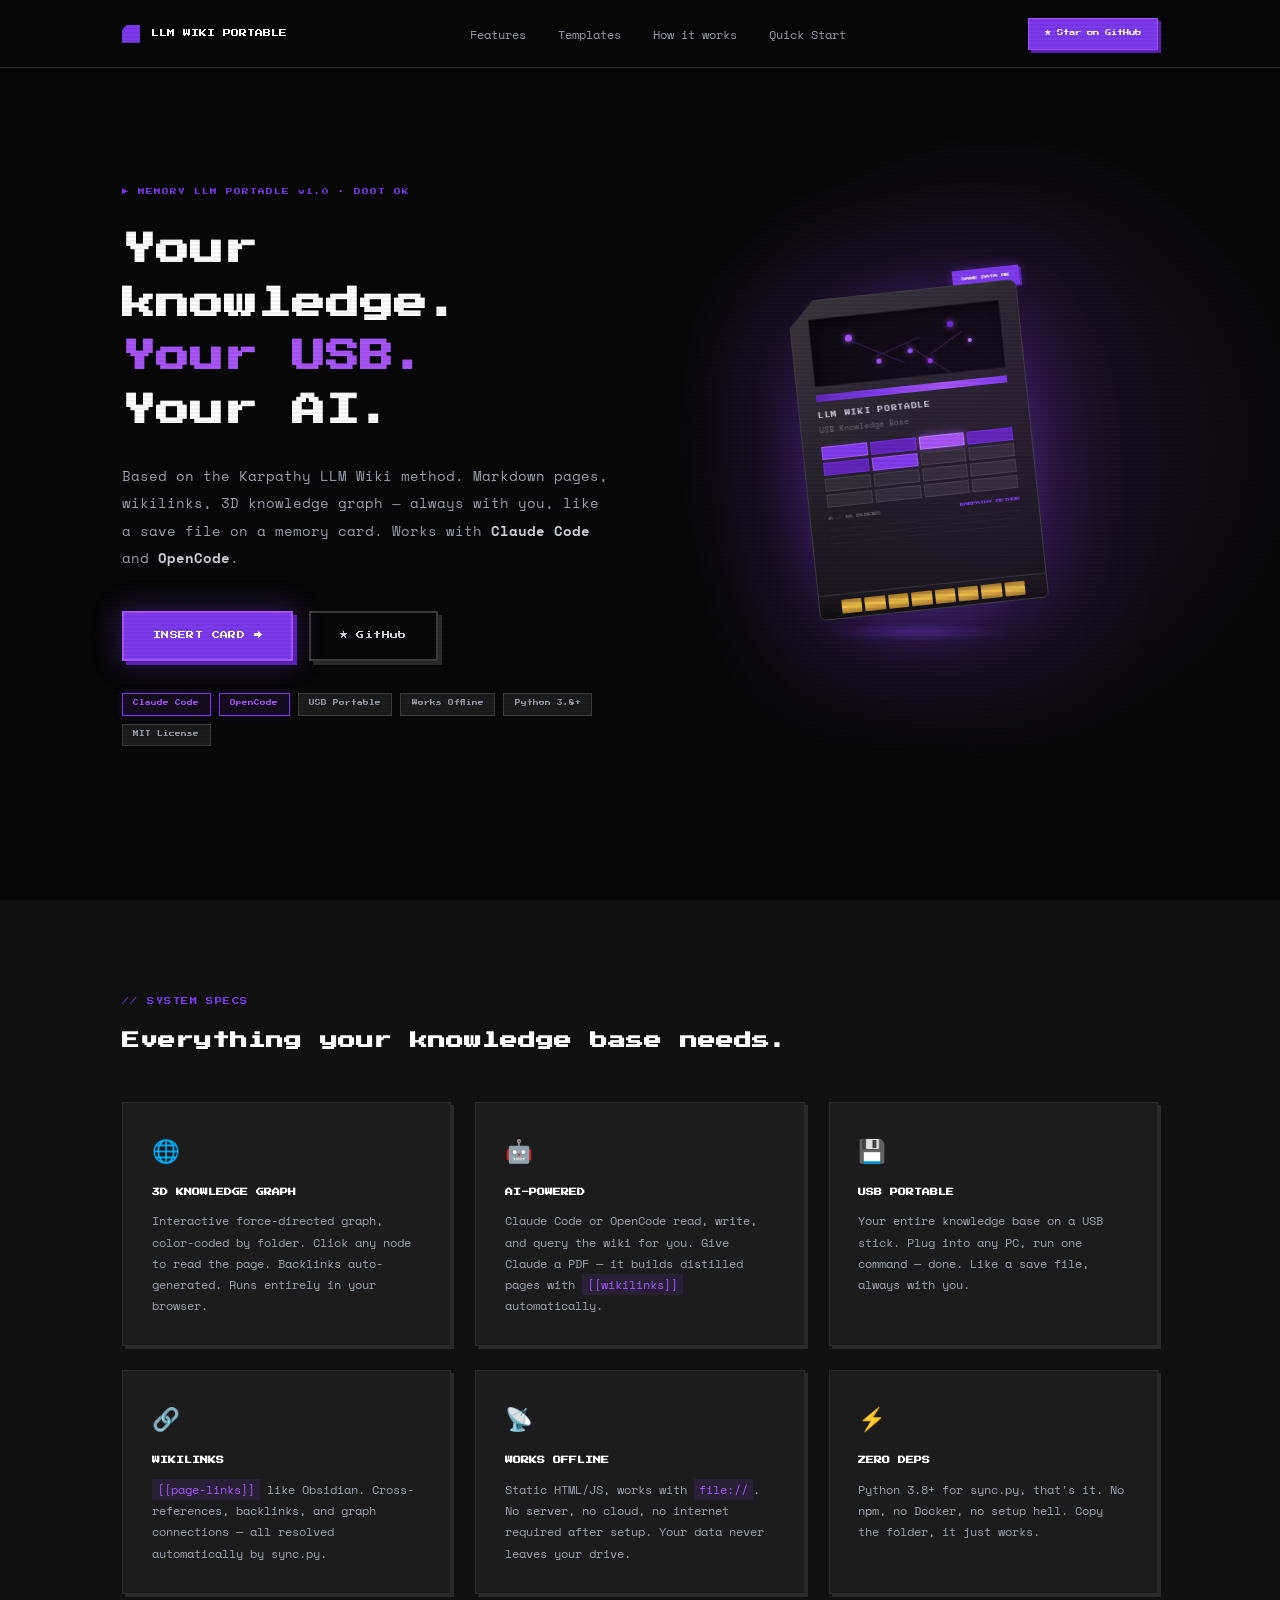
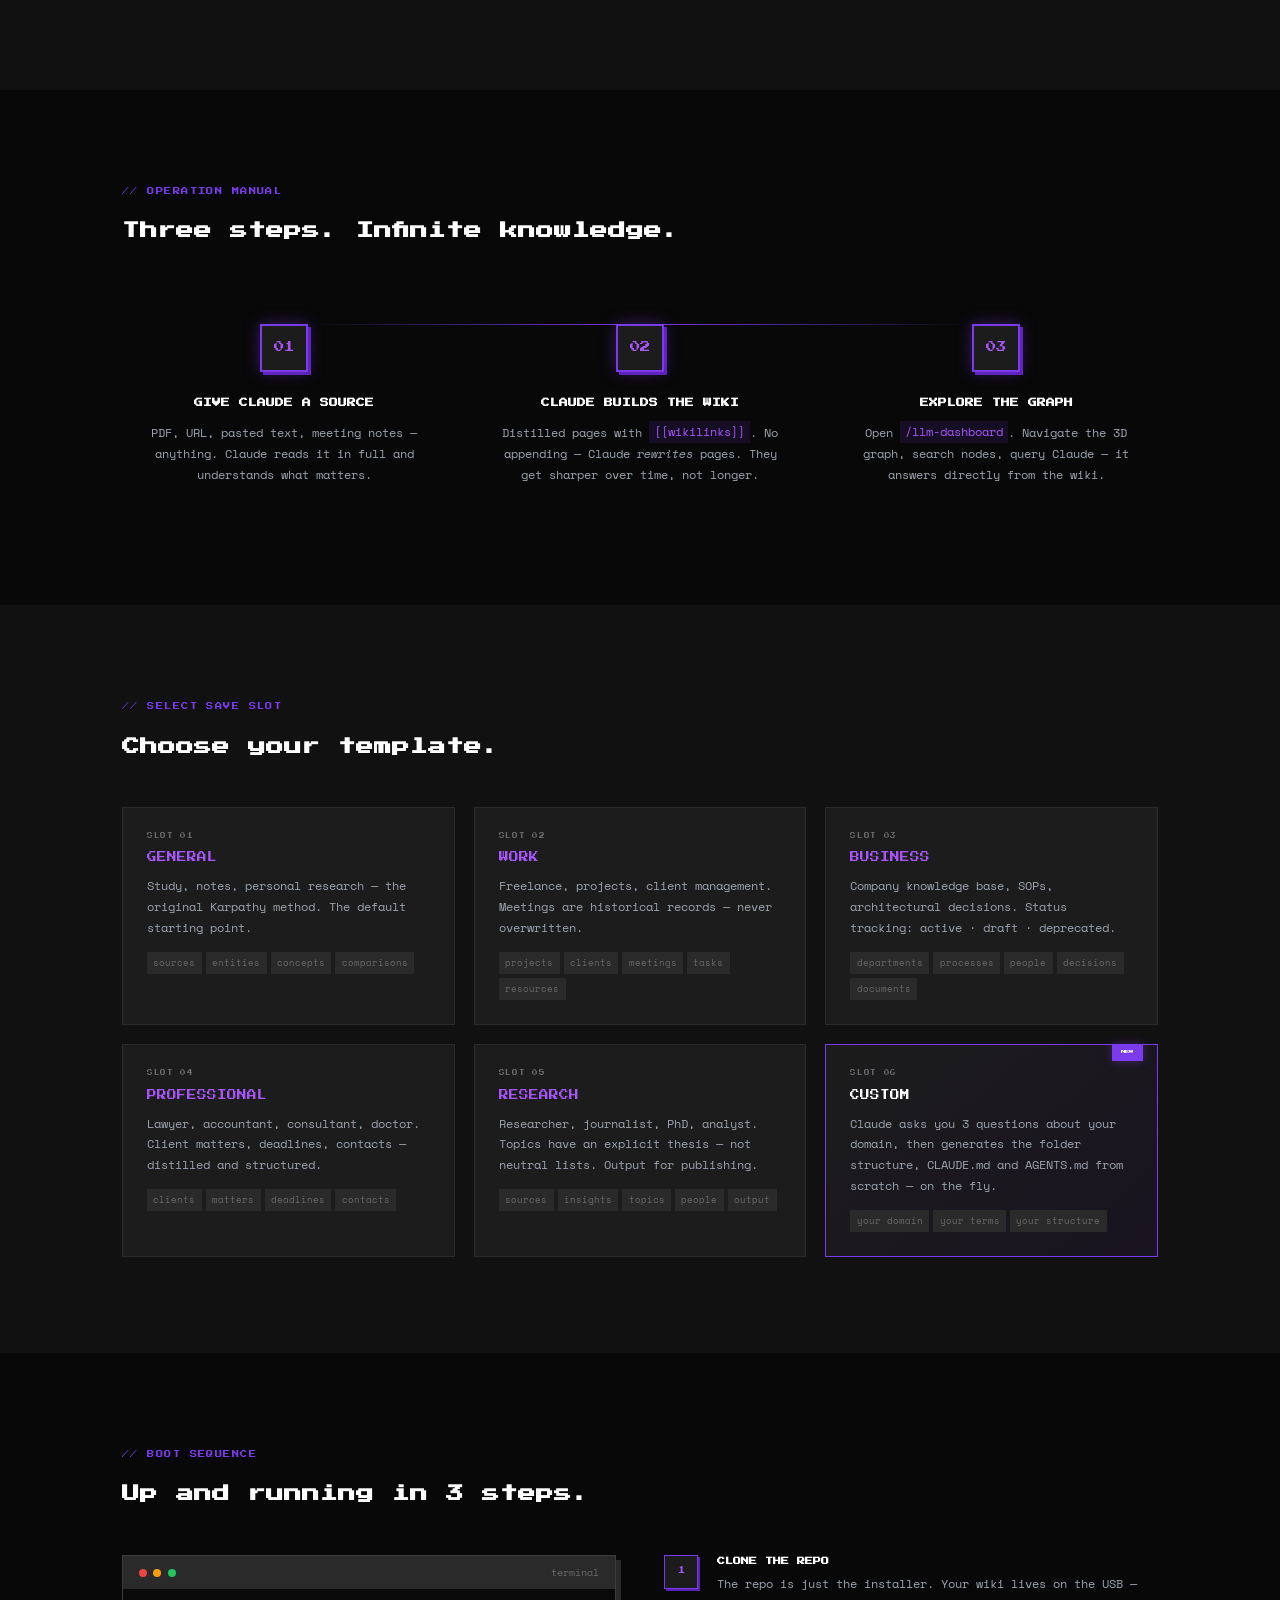
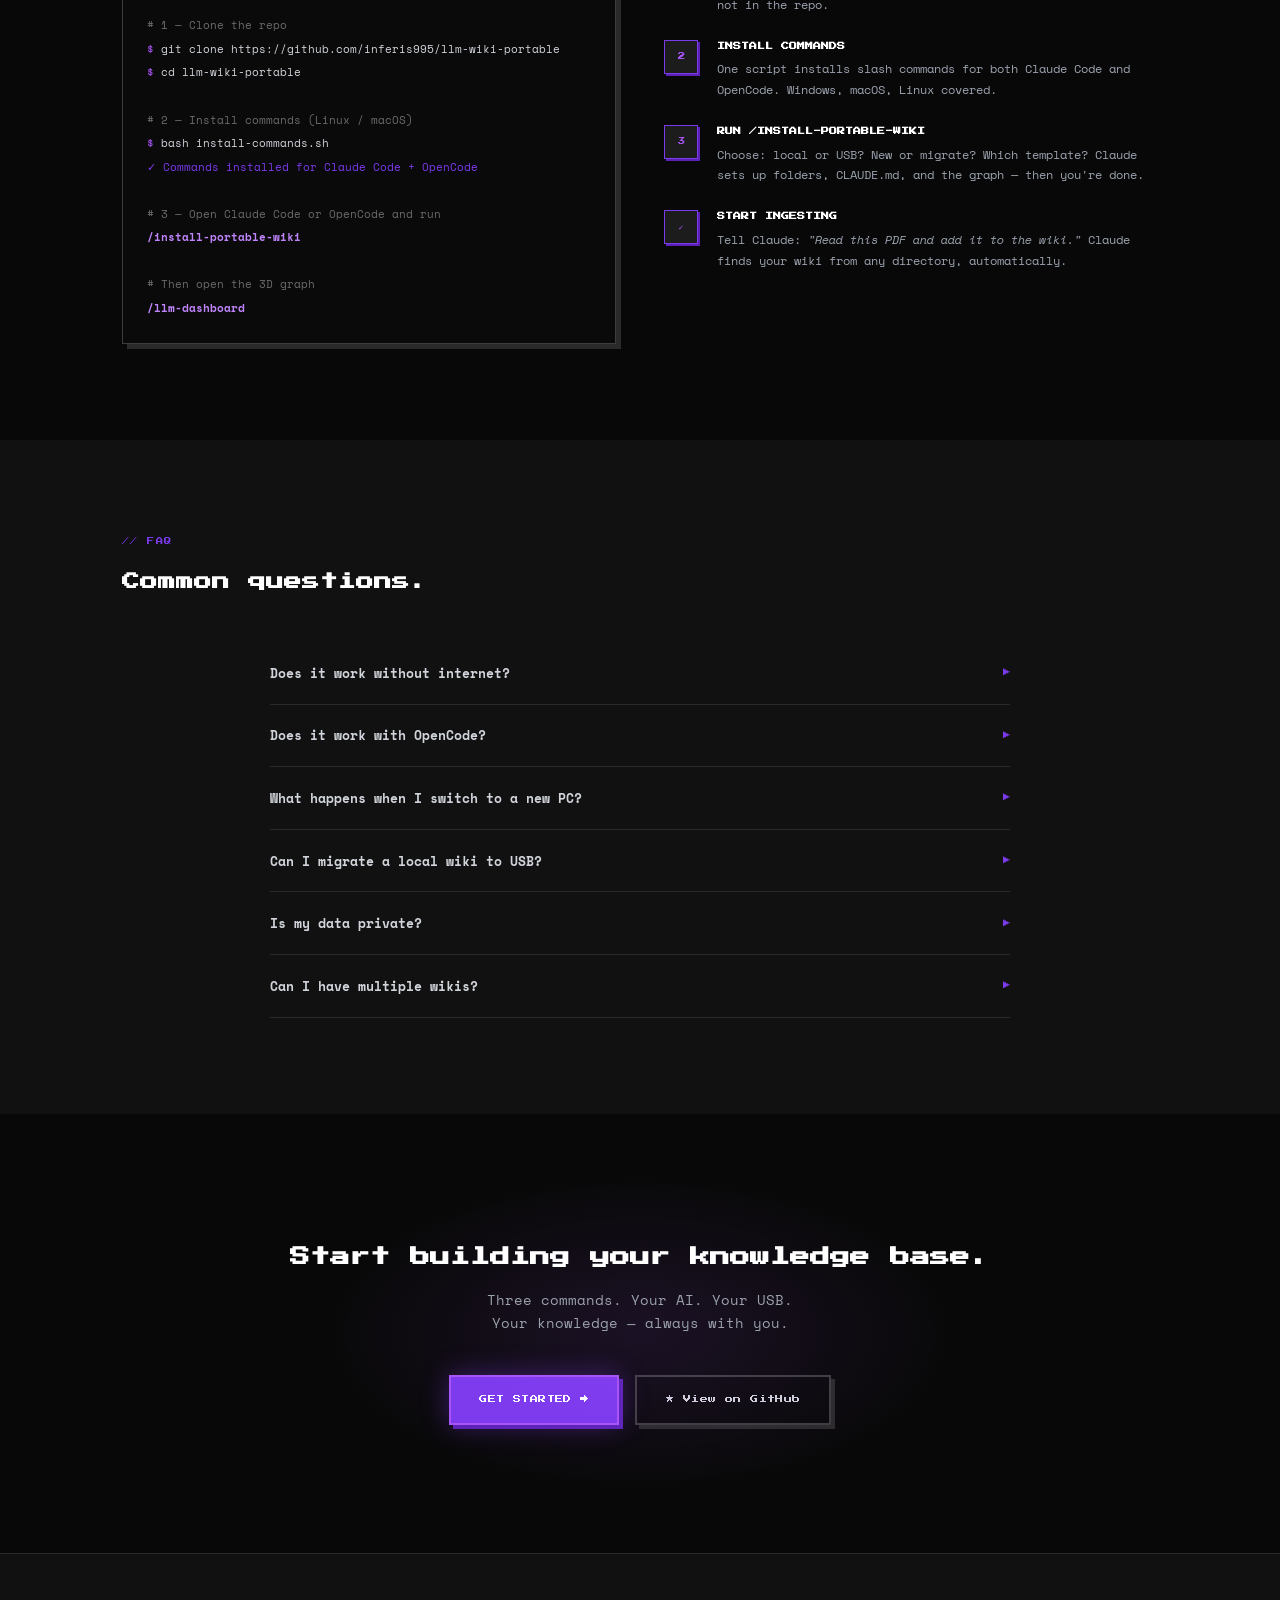
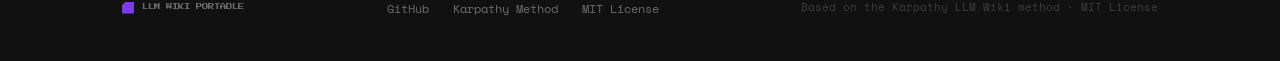
==== commit 9692622d: "feat: GitHub Pages deploy workflow + fix git clone URL - .github/workflows/pages.yml: deploys landin" ====
--- a/landing/index.html
+++ b/landing/index.html
@@ -1057,7 +1057,7 @@
         </div>
         <div class="term-body">
           <pre><span class="c-comment"># 1 — Clone the repo</span>
-<span class="c-prompt">$</span> <span class="c-cmd">git clone github.com/inferis995/llm-wiki-portable</span>
+<span class="c-prompt">$</span> <span class="c-cmd">git clone https://github.com/inferis995/llm-wiki-portable</span>
 <span class="c-prompt">$</span> <span class="c-cmd">cd llm-wiki-portable</span>
 
 <span class="c-comment"># 2 — Install commands (Linux / macOS)</span>
